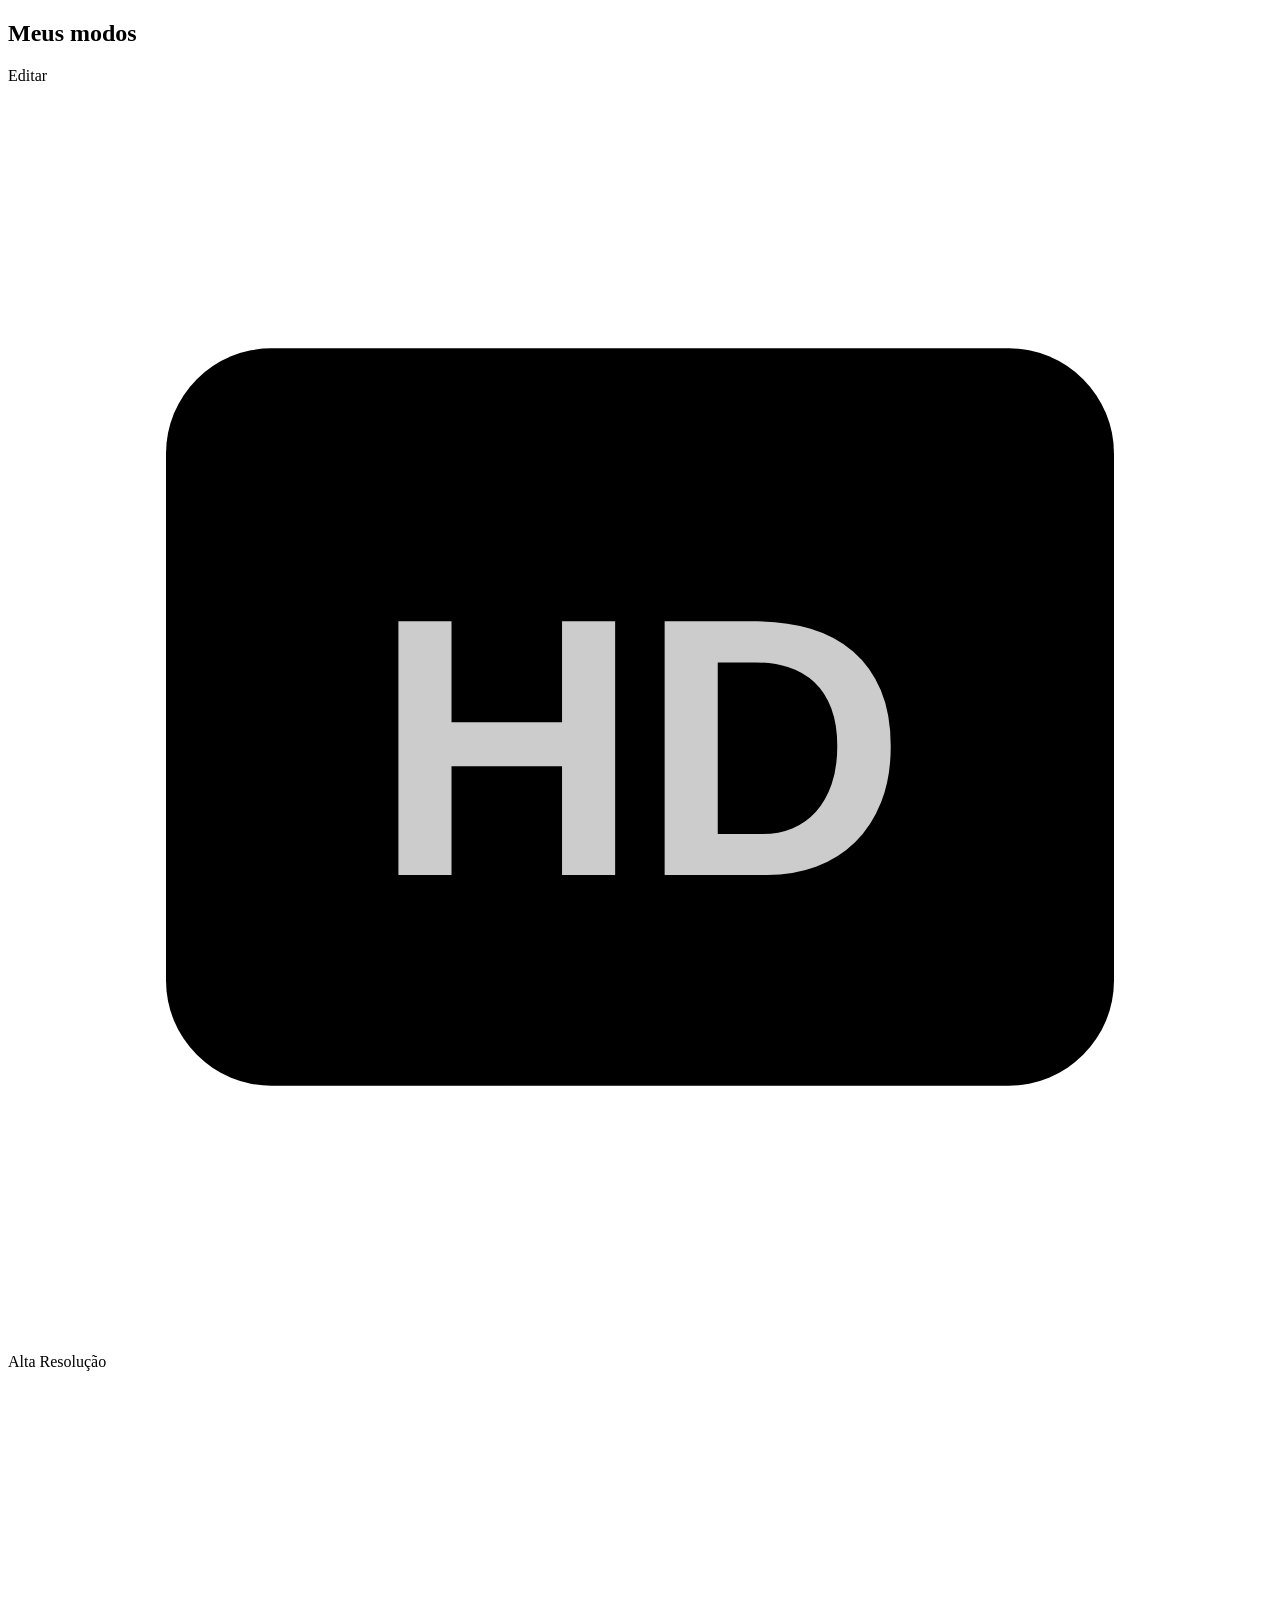
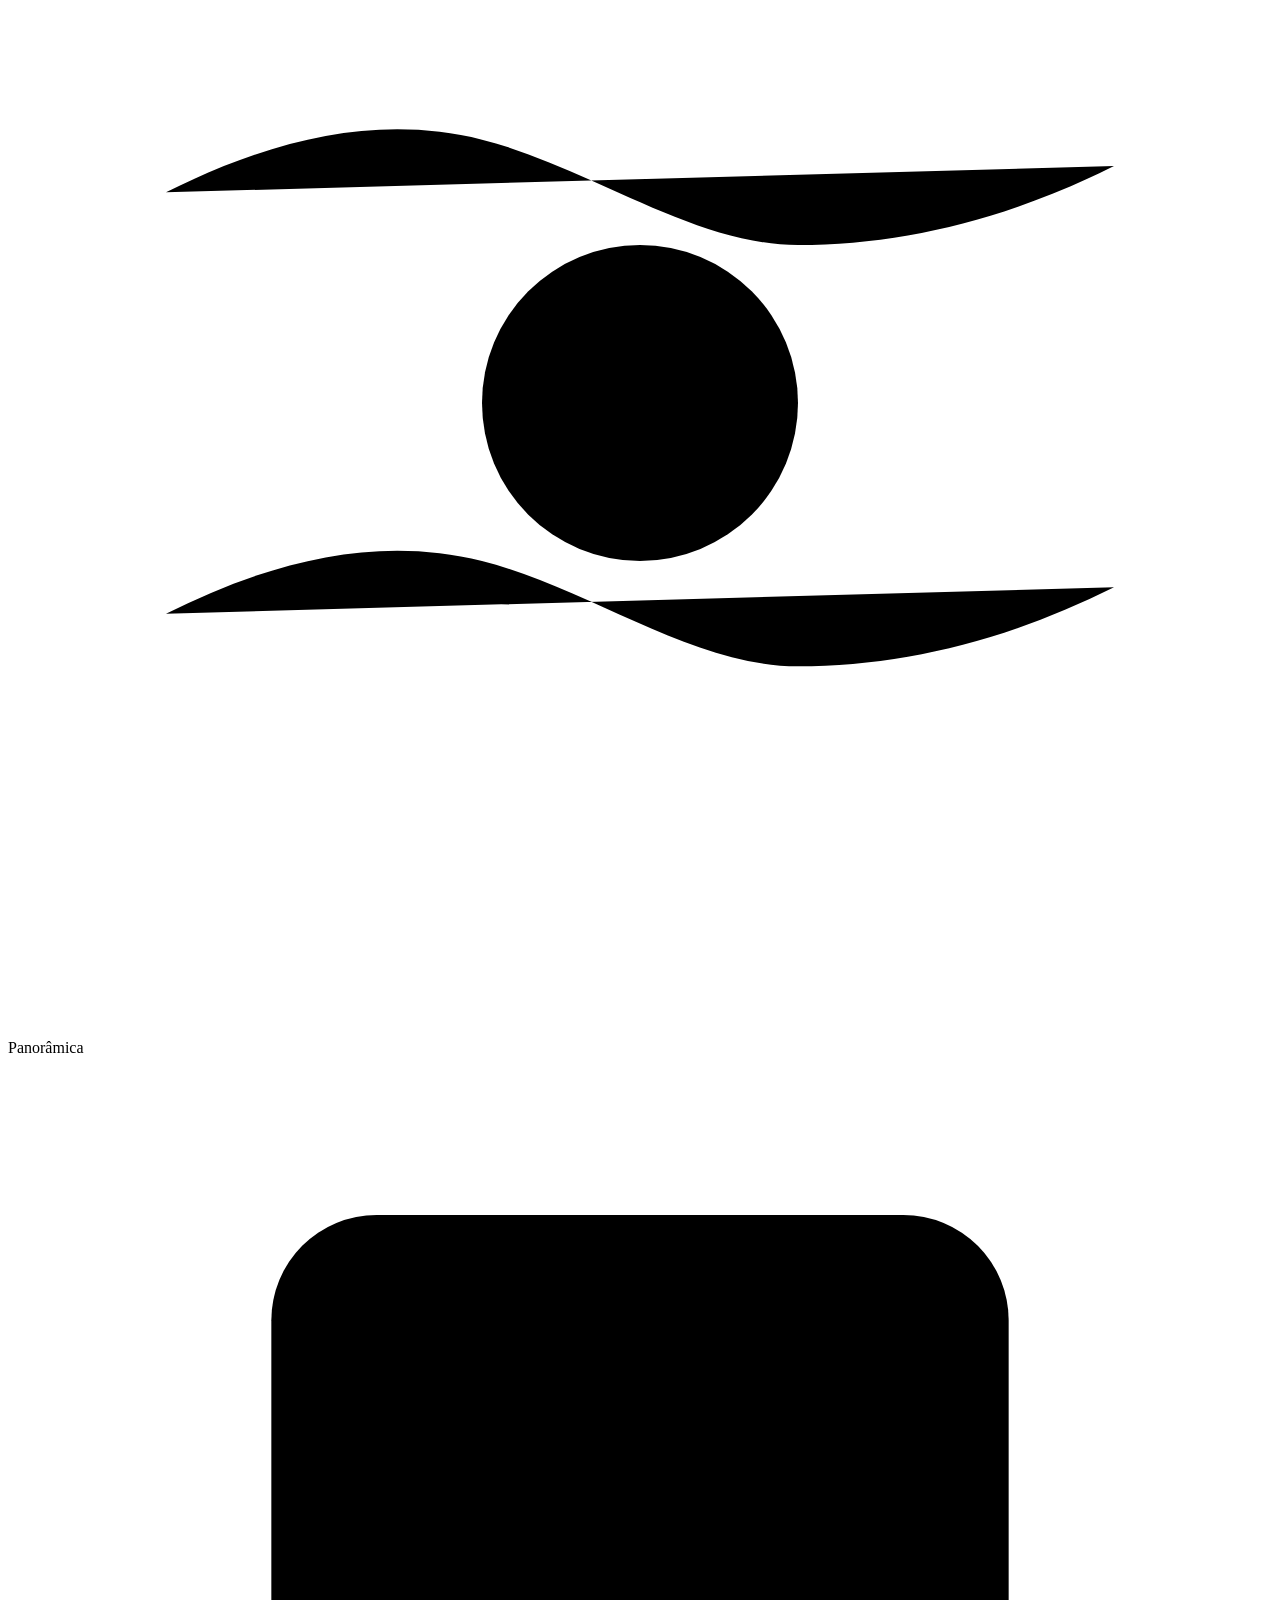
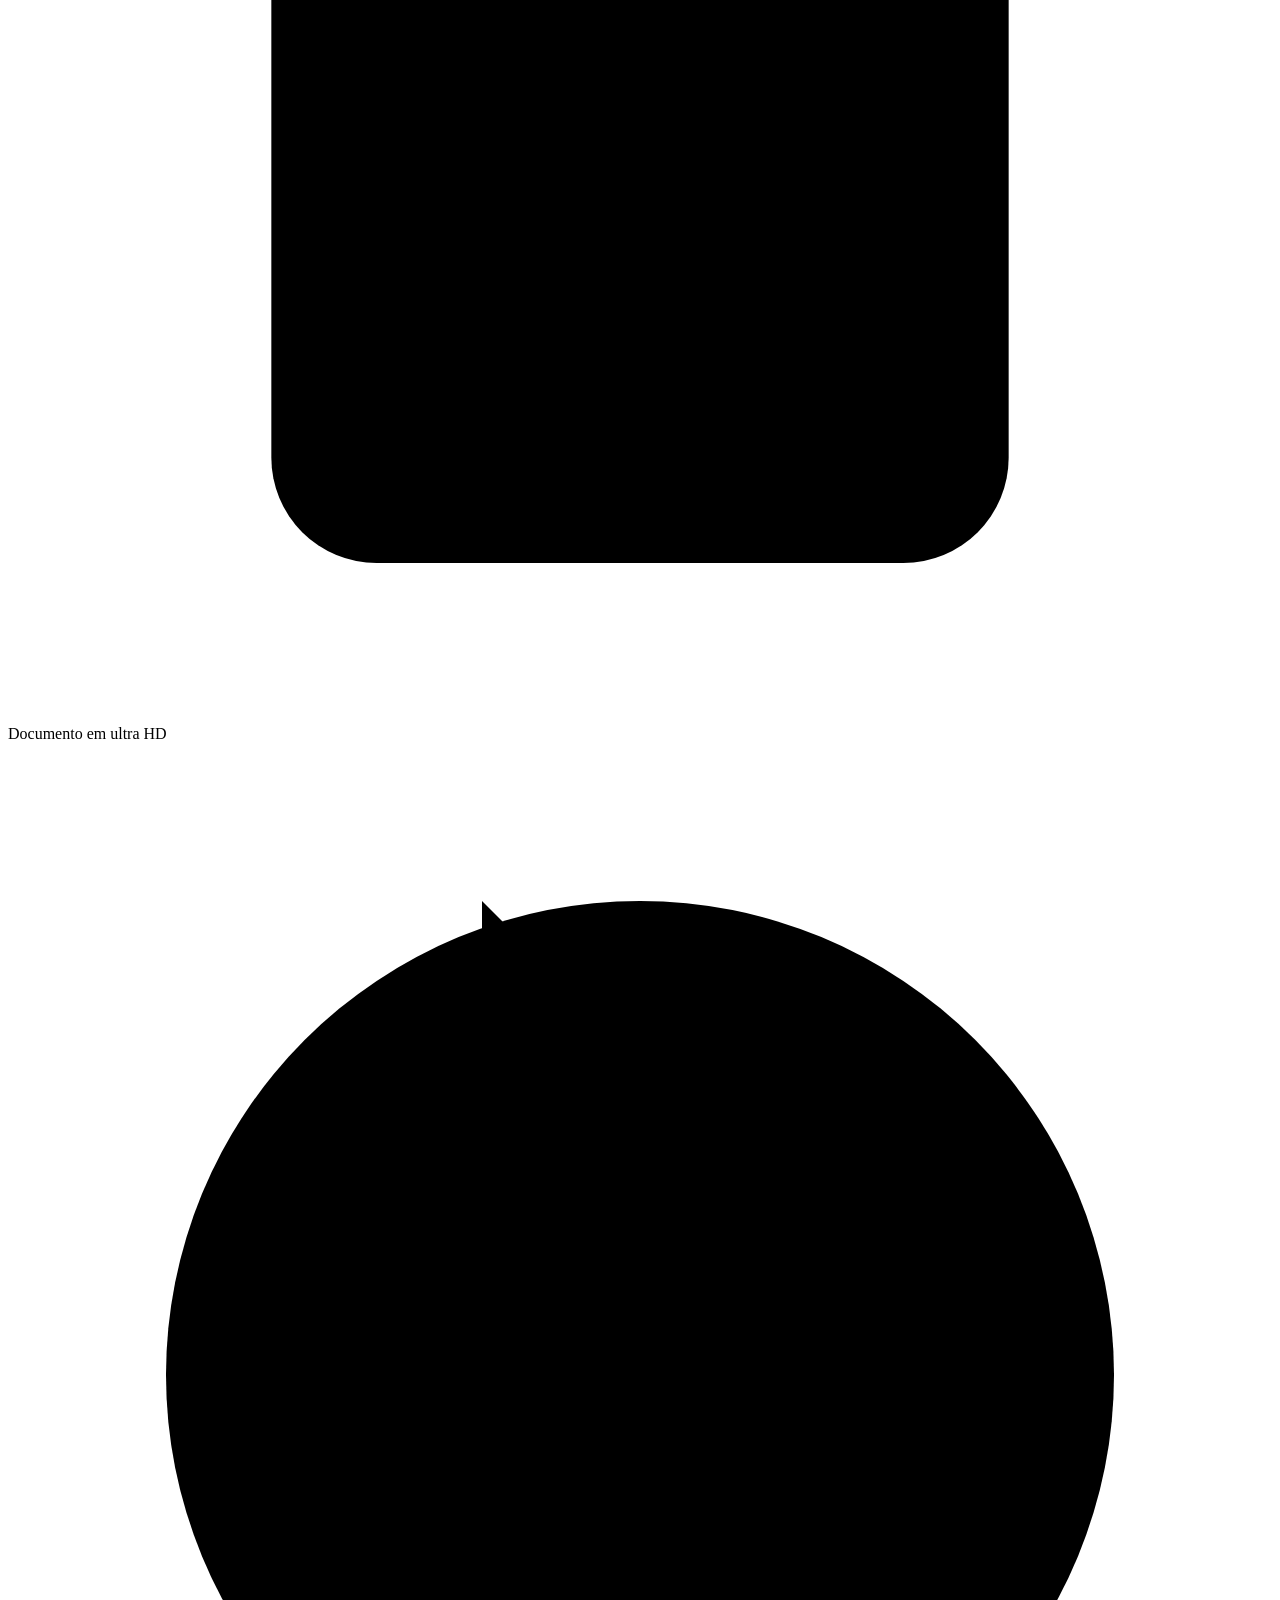
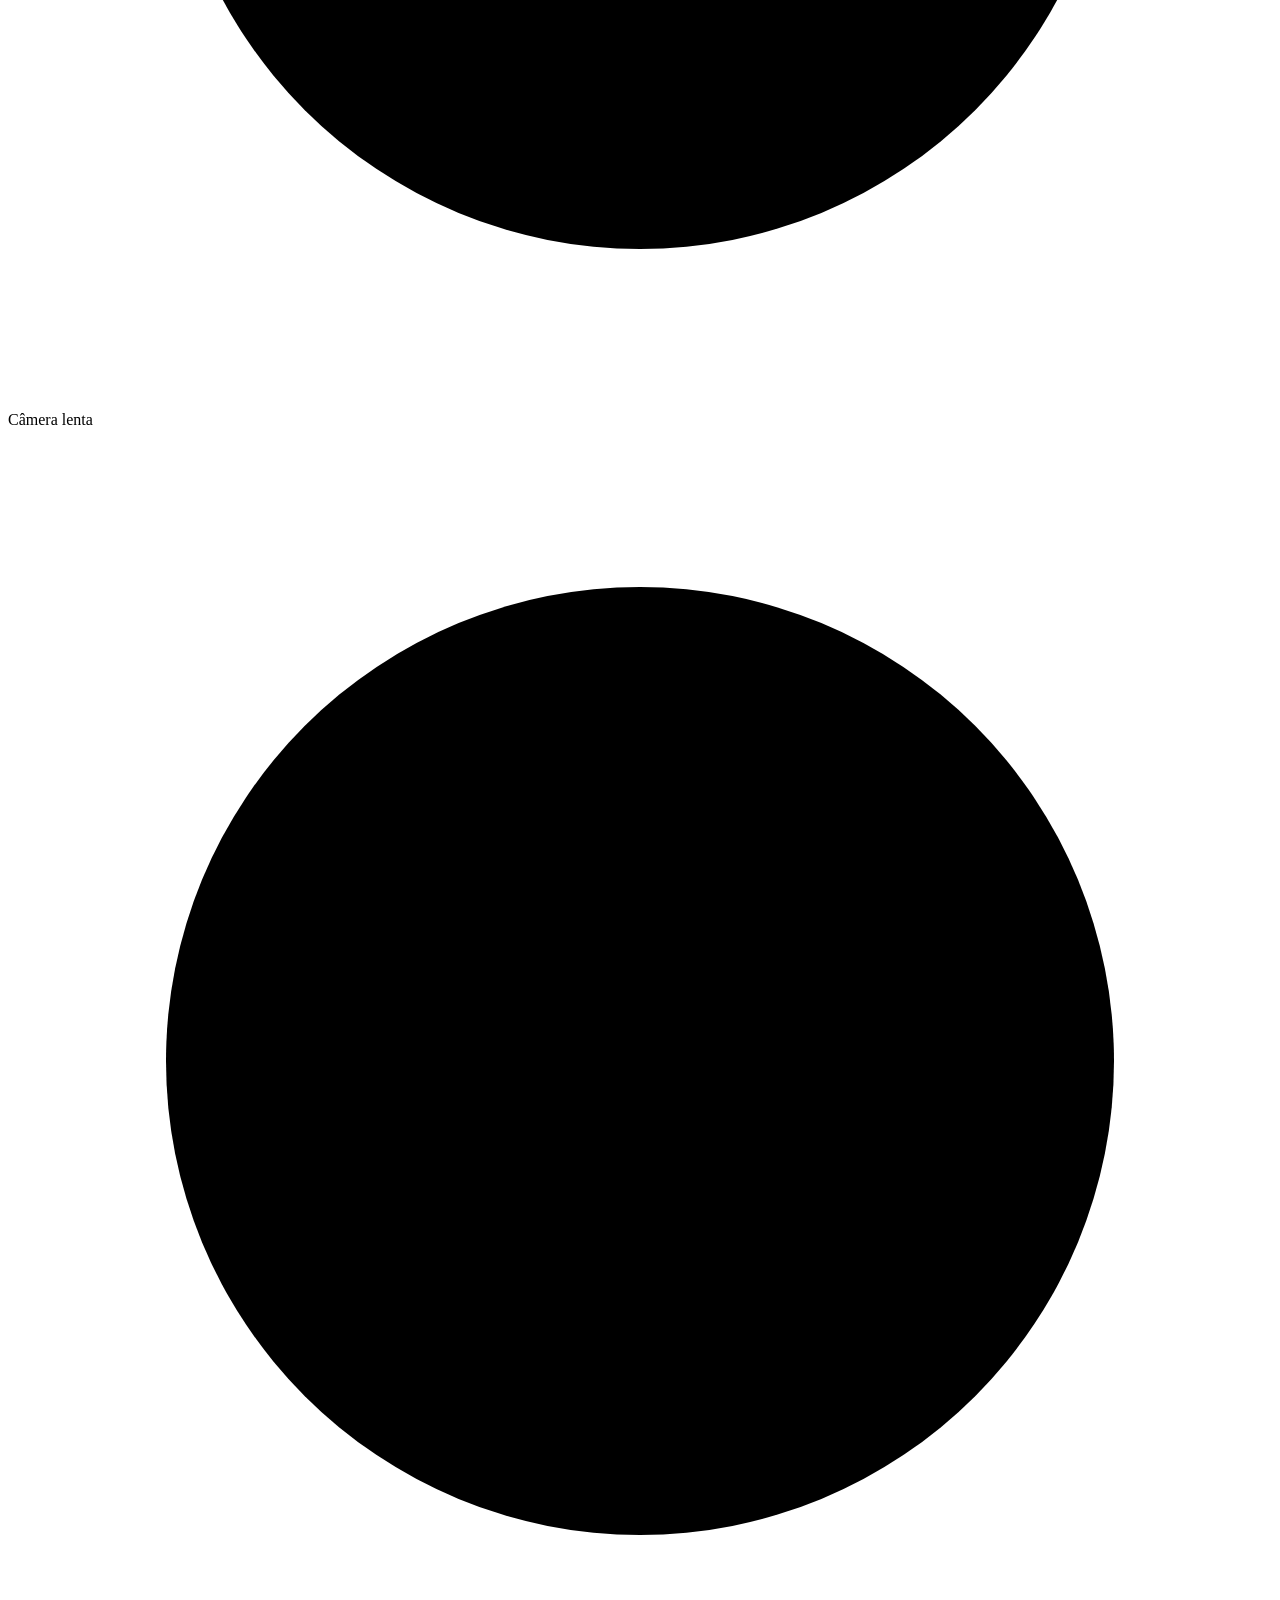
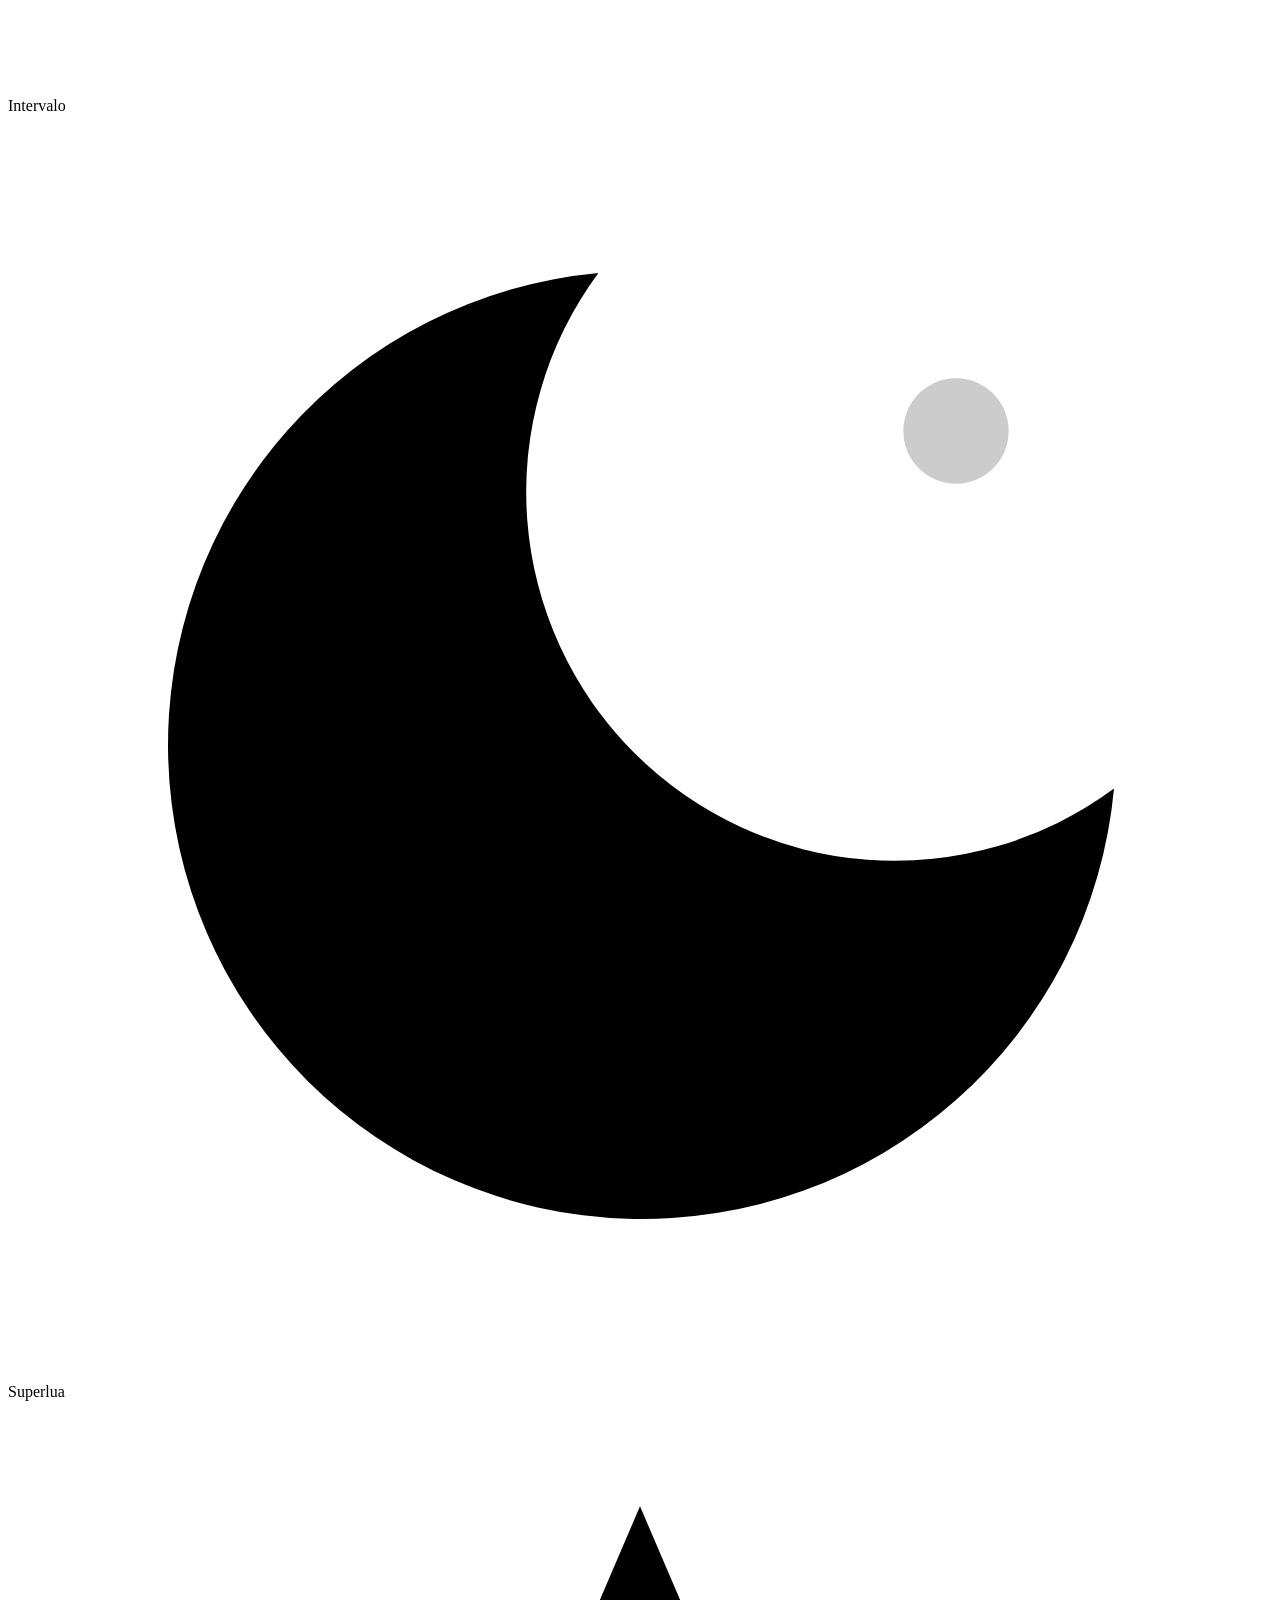
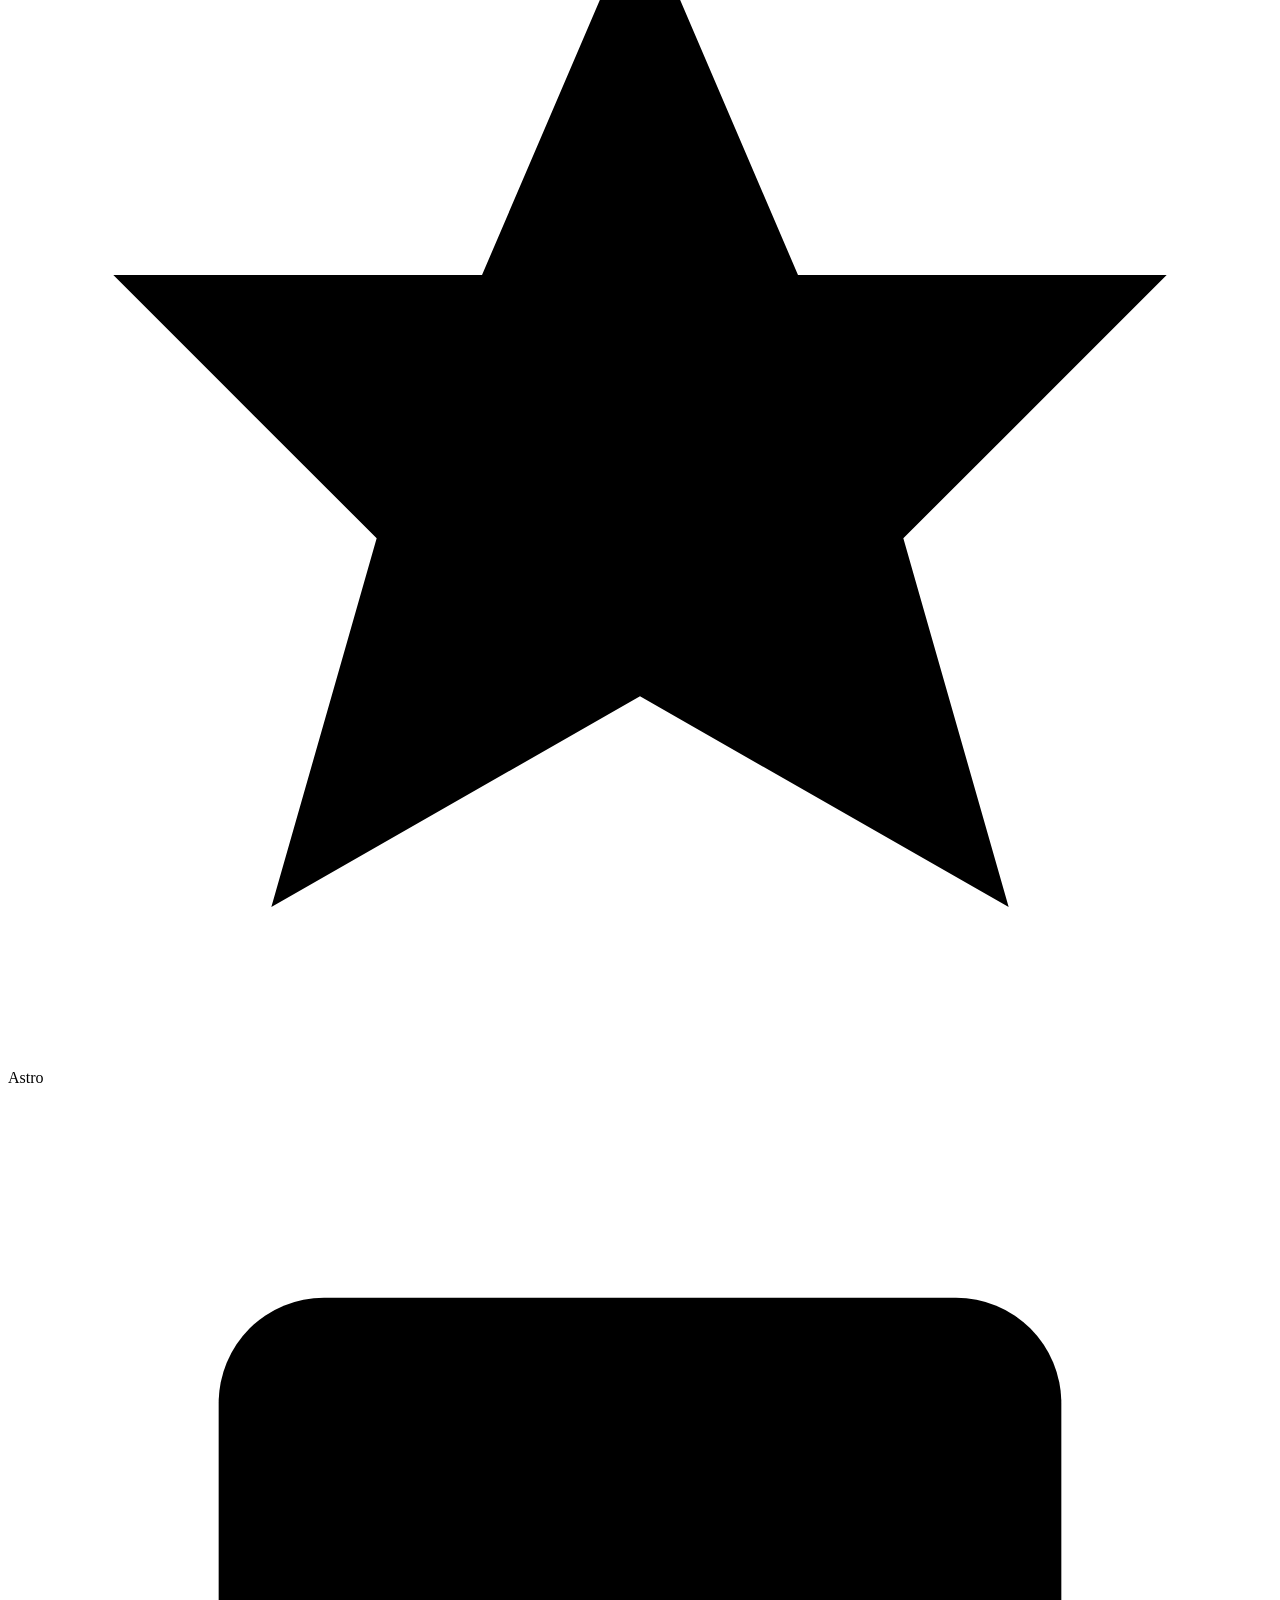
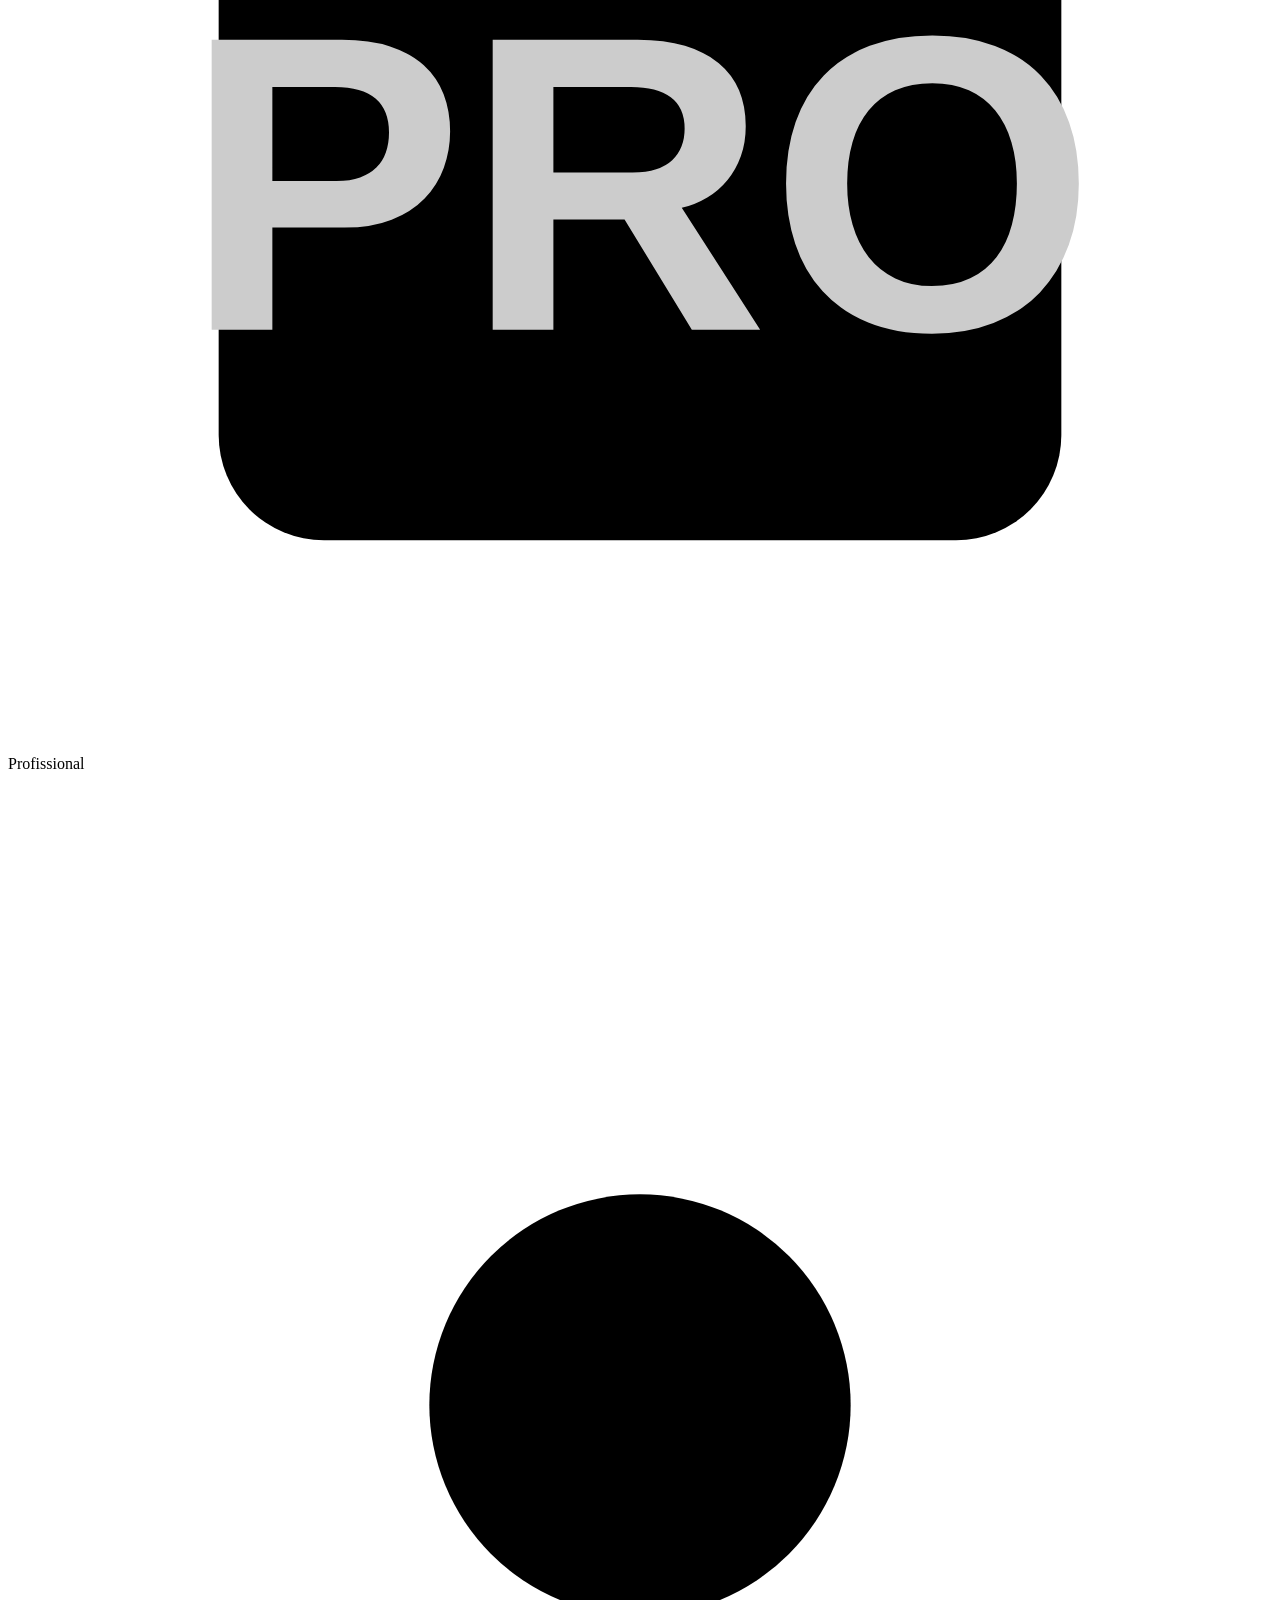
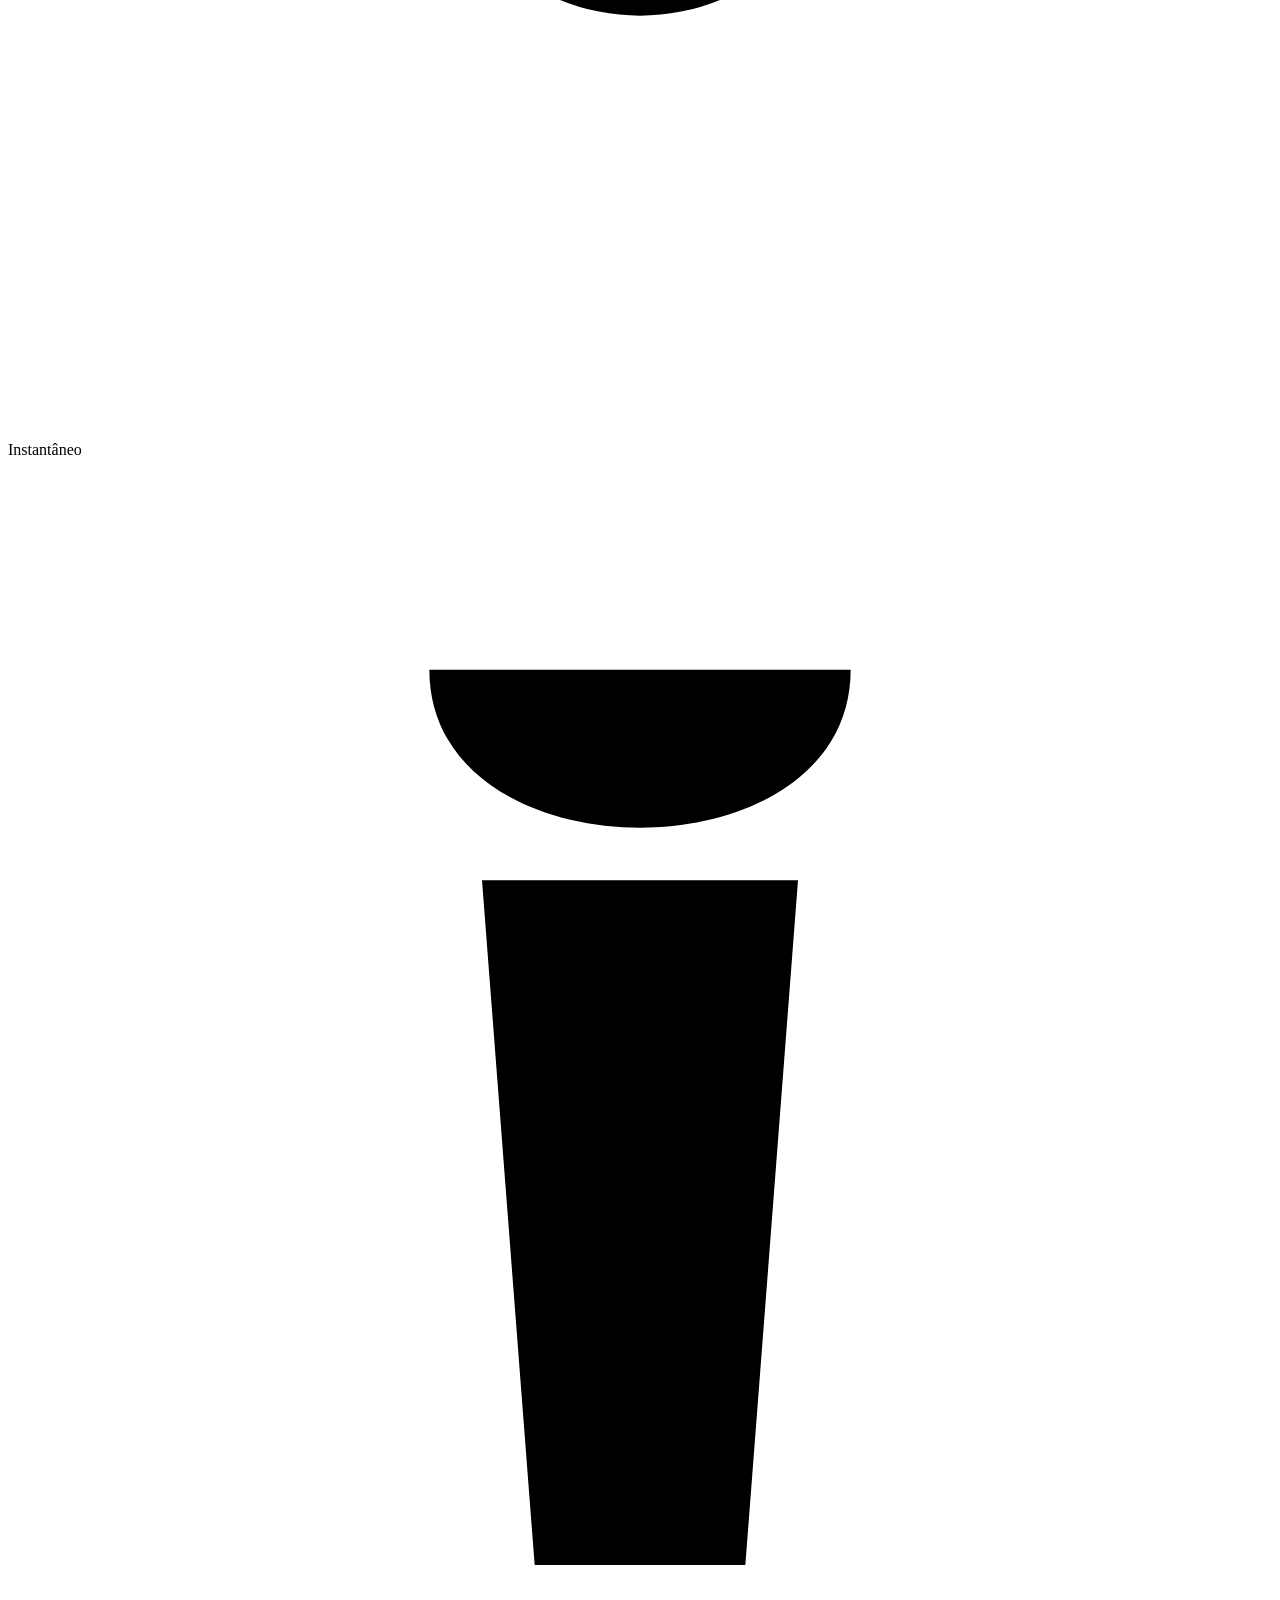
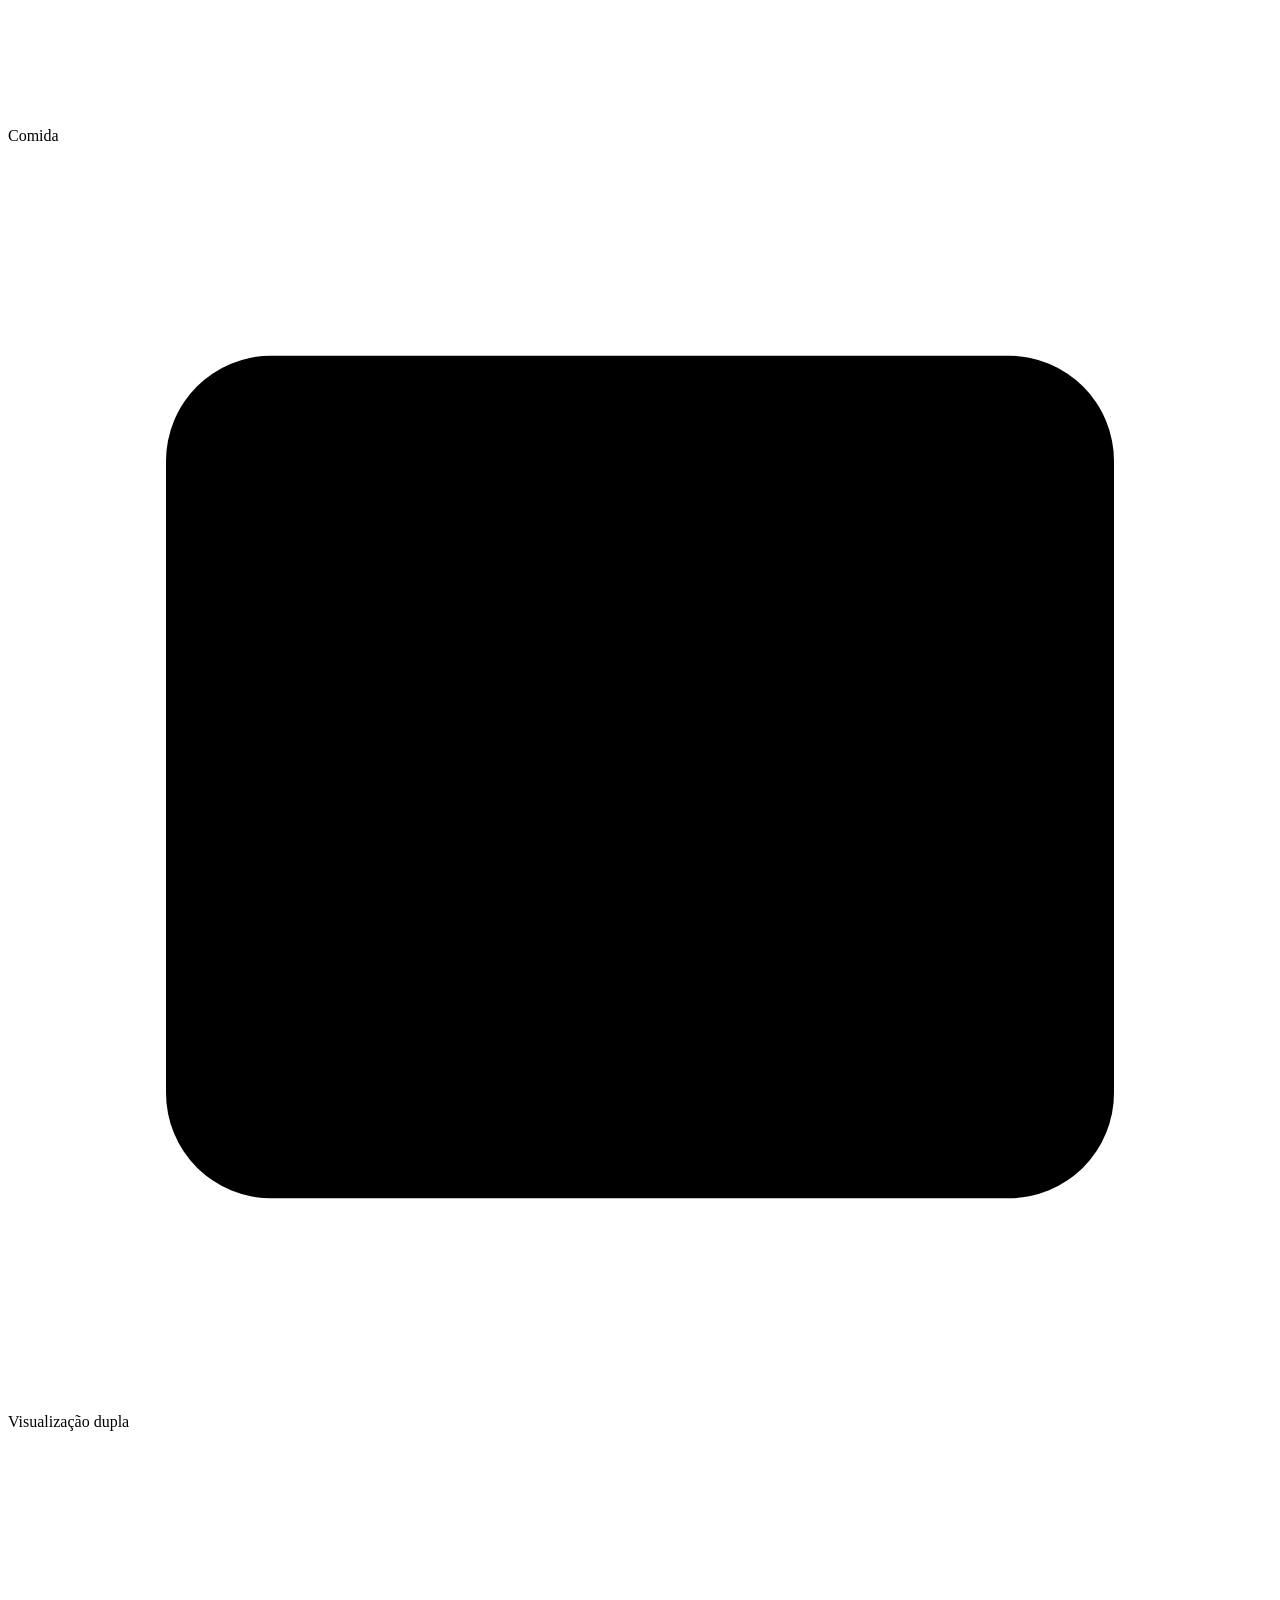
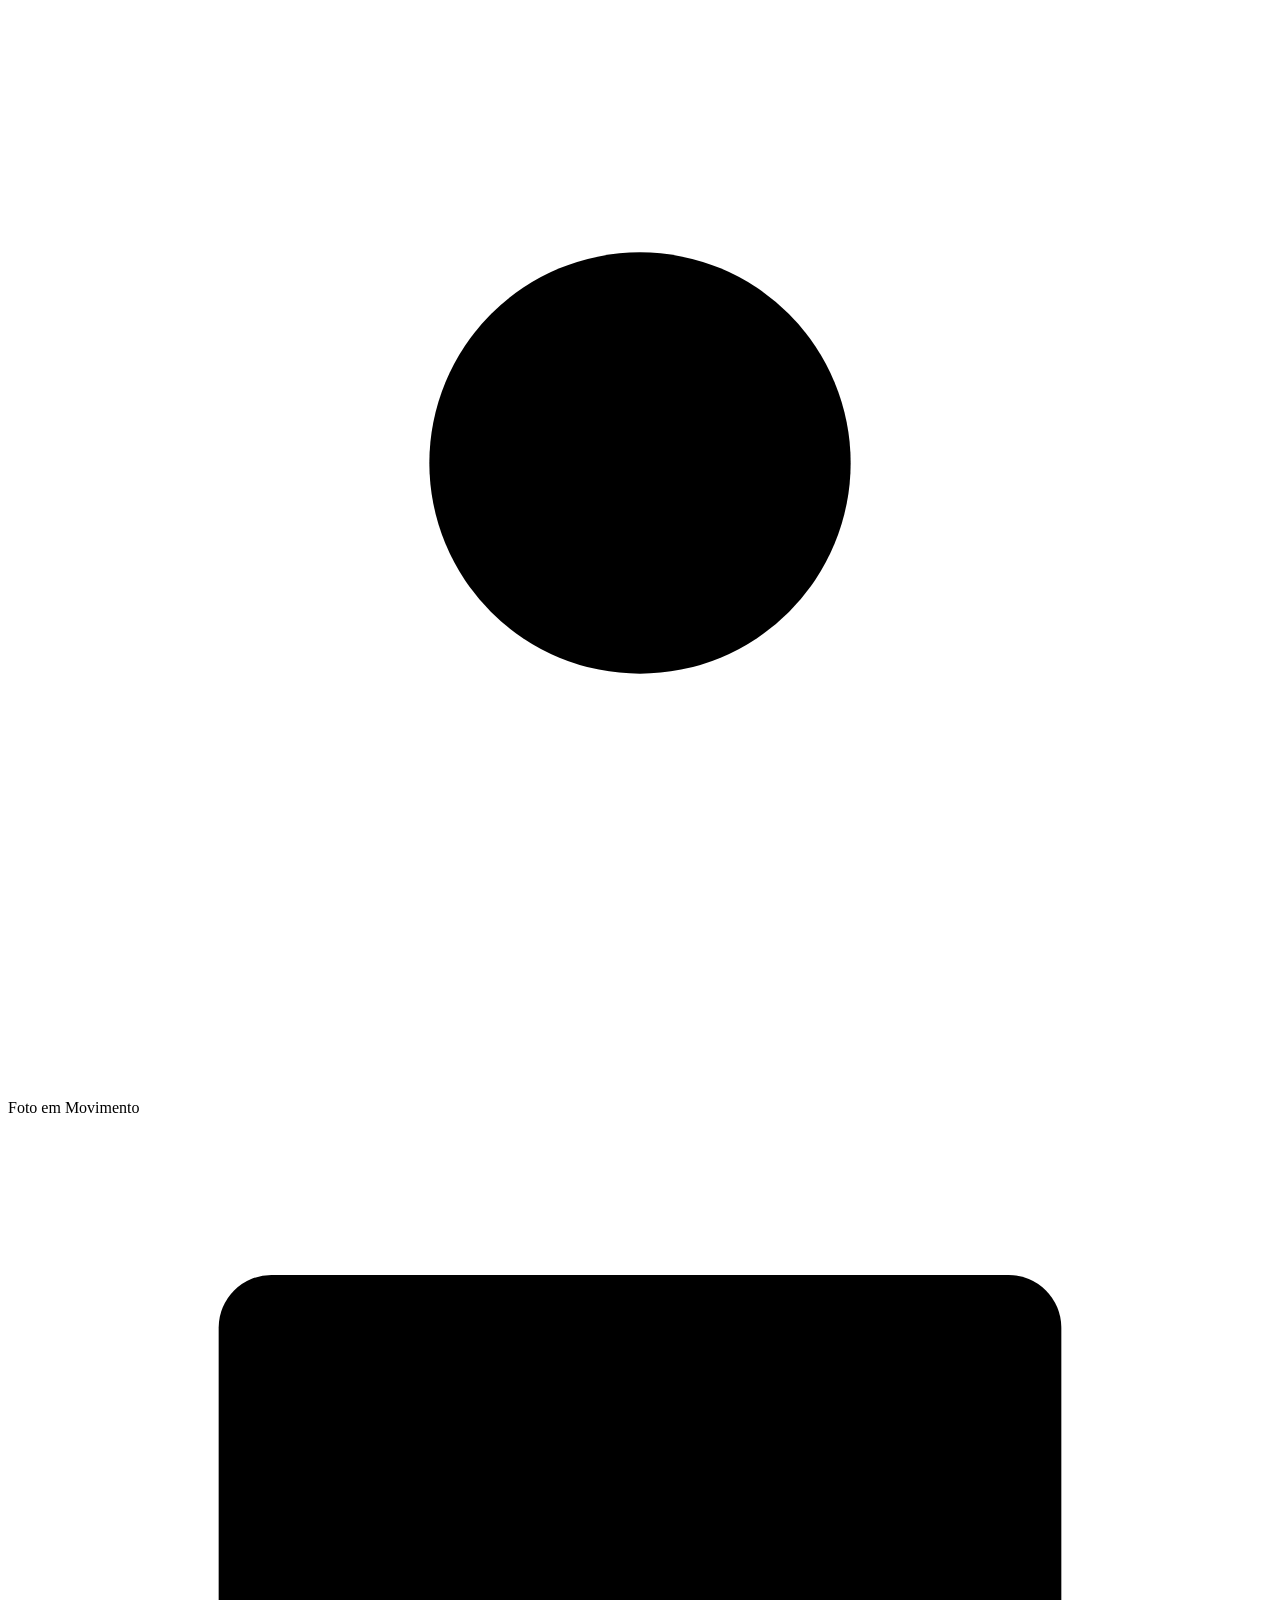
==== src/page02/index.html @ fa6d13bd "feat: adciona page02 com html e css" ====
<!DOCTYPE html>
<html lang="pt-BR">
<head>
  <meta charset="UTF-8">
  <meta name="viewport" content="width=device-width, initial-scale=1.0">
  <title>Meus Modos - Câmera</title>
  <link rel="stylesheet" href="./camera-modes.css">
  <link href="https://fonts.googleapis.com/css2?family=Noto+Sans:wght@400;500;600;700&display=swap" rel="stylesheet">
</head>
<body>
<div class="phone">

  <div class="top-bar">
    <h2>Meus modos</h2>
    <span class="edit-btn">Editar</span>
  </div>

  <div class="grid-area">
    <div class="modes-grid">

      <div class="mode-item">
        <div class="mode-icon">
          <svg viewBox="0 0 24 24"><rect x="3" y="5" width="18" height="14" rx="2"/><text x="12" y="15" text-anchor="middle" font-size="7" stroke="none" fill="#ccc" font-family="sans-serif" font-weight="bold">HD</text></svg>
        </div>
        <span class="mode-label">Alta Resolução</span>
      </div>

      <div class="mode-item">
        <div class="mode-icon">
          <svg viewBox="0 0 24 24"><path d="M3 8c2-1 4-1.5 6-1s4 2 6 2 4-.5 6-1.5"/><path d="M3 16c2-1 4-1.5 6-1s4 2 6 2 4-.5 6-1.5"/><circle cx="12" cy="12" r="3"/></svg>
        </div>
        <span class="mode-label">Panorâmica</span>
      </div>

      <div class="mode-item">
        <div class="mode-icon">
          <svg viewBox="0 0 24 24"><rect x="5" y="3" width="14" height="18" rx="2"/><line x1="8" y1="8" x2="16" y2="8"/><line x1="8" y1="12" x2="16" y2="12"/><line x1="8" y1="16" x2="12" y2="16"/></svg>
        </div>
        <span class="mode-label">Documento em ultra HD</span>
      </div>

      <div class="mode-item">
        <div class="mode-icon">
          <svg viewBox="0 0 24 24"><circle cx="12" cy="12" r="9"/><path d="M12 7v5l3 3"/><path d="M9 3l3 3-3 3" stroke-width="1.5"/></svg>
        </div>
        <span class="mode-label">Câmera lenta</span>
      </div>

      <div class="mode-item">
        <div class="mode-icon">
          <svg viewBox="0 0 24 24"><circle cx="12" cy="12" r="9"/><path d="M12 7v5l-3 3"/></svg>
        </div>
        <span class="mode-label">Intervalo</span>
      </div>

      <div class="mode-item">
        <div class="mode-icon">
          <svg viewBox="0 0 24 24"><path d="M21 12.79A9 9 0 1 1 11.21 3a7 7 0 0 0 9.79 9.79z"/><circle cx="18" cy="6" r="1" fill="#ccc" stroke="none"/></svg>
        </div>
        <span class="mode-label">Superlua</span>
      </div>

      <div class="mode-item">
        <div class="mode-icon">
          <svg viewBox="0 0 24 24"><polygon points="12,2 15,9 22,9 17,14 19,21 12,17 5,21 7,14 2,9 9,9"/></svg>
        </div>
        <span class="mode-label">Astro</span>
      </div>

      <div class="mode-item">
        <div class="mode-icon">
          <svg viewBox="0 0 24 24"><rect x="4" y="4" width="16" height="16" rx="2"/><text x="12" y="16" text-anchor="middle" font-size="8" stroke="none" fill="#ccc" font-family="sans-serif" font-weight="bold">PRO</text></svg>
        </div>
        <span class="mode-label">Profissional</span>
      </div>

      <div class="mode-item">
        <div class="mode-icon">
          <svg viewBox="0 0 24 24"><circle cx="12" cy="12" r="4"/><path d="M16 8l4-4M8 8L4 4M16 16l4 4M8 16l-4 4"/></svg>
        </div>
        <span class="mode-label">Instantâneo</span>
      </div>

      <div class="mode-item">
        <div class="mode-icon">
          <svg viewBox="0 0 24 24"><path d="M12 2v4M8 4c0 4 8 4 8 0M9 8h6l-1 13H10L9 8z"/></svg>
        </div>
        <span class="mode-label">Comida</span>
      </div>

      <div class="mode-item">
        <div class="mode-icon">
          <svg viewBox="0 0 24 24"><rect x="3" y="4" width="18" height="16" rx="2"/><line x1="12" y1="4" x2="12" y2="20"/></svg>
        </div>
        <span class="mode-label">Visualização dupla</span>
      </div>

      <div class="mode-item">
        <div class="mode-icon">
          <svg viewBox="0 0 24 24"><circle cx="12" cy="12" r="4"/><path d="M16 8l2-2M8 8l-2-2M16 16l2 2M8 16l-2 2"/><path d="M20 12h2M2 12h2"/></svg>
        </div>
        <span class="mode-label">Foto em Movimento</span>
      </div>

      <div class="mode-item">
        <div class="mode-icon">
          <svg viewBox="0 0 24 24"><rect x="4" y="3" width="16" height="18" rx="1"/><line x1="8" y1="8" x2="16" y2="8"/><line x1="8" y1="12" x2="16" y2="12"/><line x1="8" y1="16" x2="12" y2="16"/></svg>
        </div>
        <div class="badge">
          <svg viewBox="0 0 24 24" fill="none" stroke="#ccc" stroke-width="2.5"><path d="M12 2l3 7h7l-5.5 4 2 7L12 16l-6.5 4 2-7L2 9h7z"/></svg>
        </div>
        <span class="mode-label">Estudo</span>
      </div>

    </div>
  </div>

  <div class="bottom-tabs">
    <span class="tab">Estudo</span>
    <span class="tab">Noite</span>
    <span class="tab">Foto</span>
    <span class="tab">Vídeo</span>
    <span class="tab">Retrato</span>
    <span class="tab active">Mais</span>
  </div>

  <div class="nav-bar">
    <svg viewBox="0 0 24 24"><line x1="3" y1="6" x2="21" y2="6"/><line x1="3" y1="12" x2="21" y2="12"/><line x1="3" y1="18" x2="21" y2="18"/></svg>
    <svg viewBox="0 0 24 24"><circle cx="12" cy="12" r="9"/></svg>
    <svg viewBox="0 0 24 24"><polyline points="15 18 9 12 15 6"/></svg>
  </div>

</div>
</body>
</html>
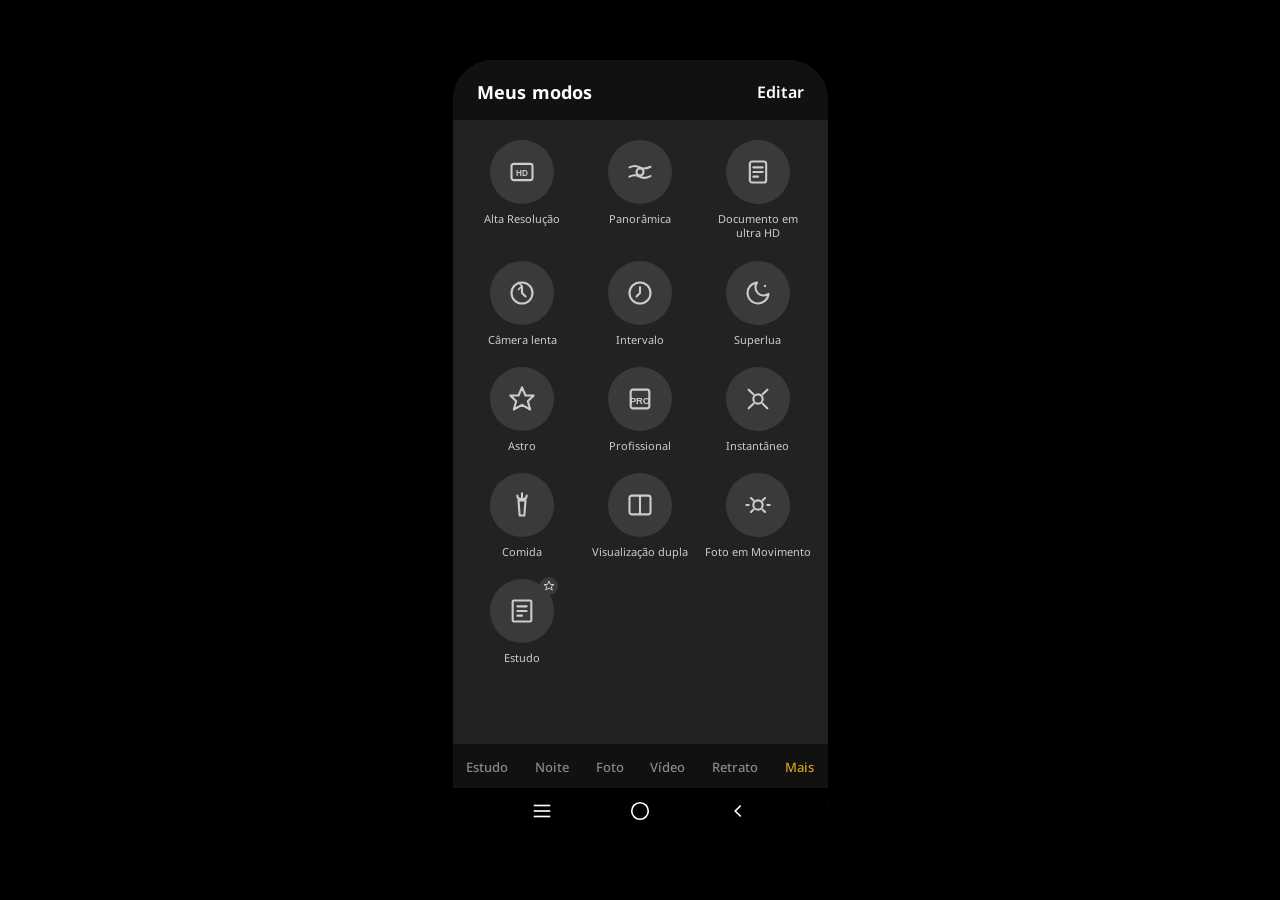
==== commit 6a039000: "feat: Ajeitando alguns erros de CSS" ====
--- a/src/page02/index.html
+++ b/src/page02/index.html
@@ -4,7 +4,7 @@
   <meta charset="UTF-8">
   <meta name="viewport" content="width=device-width, initial-scale=1.0">
   <title>Meus Modos - Câmera</title>
-  <link rel="stylesheet" href="./camera-modes.css">
+  <link rel="stylesheet" href="../page02/style.css">
   <link href="https://fonts.googleapis.com/css2?family=Noto+Sans:wght@400;500;600;700&display=swap" rel="stylesheet">
 </head>
 <body>
--- a/src/page02/style.css
+++ b/src/page02/style.css
@@ -0,0 +1,169 @@
+@import url('https://fonts.googleapis.com/css2?family=Noto+Sans:wght@400;500;600;700&display=swap');
+
+* {
+  margin: 0;
+  padding: 0;
+  box-sizing: border-box;
+}
+
+body {
+  background: #000;
+  display: flex;
+  justify-content: center;
+  align-items: center;
+  min-height: 100vh;
+  font-family: 'Noto Sans', sans-serif;
+}
+
+/* ── Wrapper principal ── */
+.phone {
+  width: 375px;
+  height: 780px;
+  background: #1a1a1a;
+  border-radius: 40px;
+  overflow: hidden;
+  position: relative;
+  display: flex;
+  flex-direction: column;
+  box-shadow: 0 0 80px rgba(0, 0, 0, 0.8);
+}
+
+/* ── Header ── */
+.top-bar {
+  display: flex;
+  justify-content: space-between;
+  align-items: center;
+  padding: 20px 24px 16px;
+  background: #111;
+}
+
+.top-bar h2 {
+  color: #fff;
+  font-size: 18px;
+  font-weight: 700;
+  letter-spacing: 0.2px;
+}
+
+.top-bar .edit-btn {
+  color: #fff;
+  font-size: 16px;
+  font-weight: 600;
+  cursor: pointer;
+}
+
+/* ── Grade de modos ── */
+.grid-area {
+  flex: 1;
+  background: #222;
+  padding: 20px 16px 10px;
+  overflow-y: auto;
+}
+
+.modes-grid {
+  display: grid;
+  grid-template-columns: repeat(3, 1fr);
+  gap: 20px 10px;
+}
+
+.mode-item {
+  display: flex;
+  flex-direction: column;
+  align-items: center;
+  gap: 8px;
+  cursor: pointer;
+  position: relative;
+}
+
+/* ── Círculo do ícone ── */
+.mode-icon {
+  width: 64px;
+  height: 64px;
+  background: #3a3a3a;
+  border-radius: 50%;
+  display: flex;
+  align-items: center;
+  justify-content: center;
+  transition: background 0.15s;
+}
+
+.mode-item:active .mode-icon {
+  background: #4a4a4a;
+}
+
+.mode-icon svg {
+  width: 28px;
+  height: 28px;
+  fill: none;
+  stroke: #ccc;
+  stroke-width: 1.8;
+  stroke-linecap: round;
+  stroke-linejoin: round;
+}
+
+/* ── Label ── */
+.mode-label {
+  color: #ccc;
+  font-size: 11px;
+  text-align: center;
+  line-height: 1.3;
+  font-weight: 400;
+}
+
+/* ── Badge (estrela no Estudo) ── */
+.badge {
+  position: absolute;
+  top: -2px;
+  right: 18px;
+  width: 18px;
+  height: 18px;
+  background: #3a3a3a;
+  border-radius: 50%;
+  display: flex;
+  align-items: center;
+  justify-content: center;
+}
+
+.badge svg {
+  width: 12px;
+  height: 12px;
+  stroke: #ccc;
+  stroke-width: 2;
+}
+
+/* ── Abas inferiores ── */
+.bottom-tabs {
+  background: #111;
+  padding: 12px 0 10px;
+  display: flex;
+  justify-content: space-around;
+  align-items: center;
+}
+
+.tab {
+  color: #888;
+  font-size: 13px;
+  font-weight: 500;
+  cursor: pointer;
+  padding: 2px 4px;
+}
+
+.tab.active {
+  color: #d4a017;
+}
+
+/* ── Navegação do sistema ── */
+.nav-bar {
+  background: #000;
+  display: flex;
+  justify-content: space-around;
+  align-items: center;
+  padding: 12px 40px 18px;
+}
+
+.nav-bar svg {
+  width: 22px;
+  height: 22px;
+  stroke: #fff;
+  stroke-width: 1.8;
+  fill: none;
+}
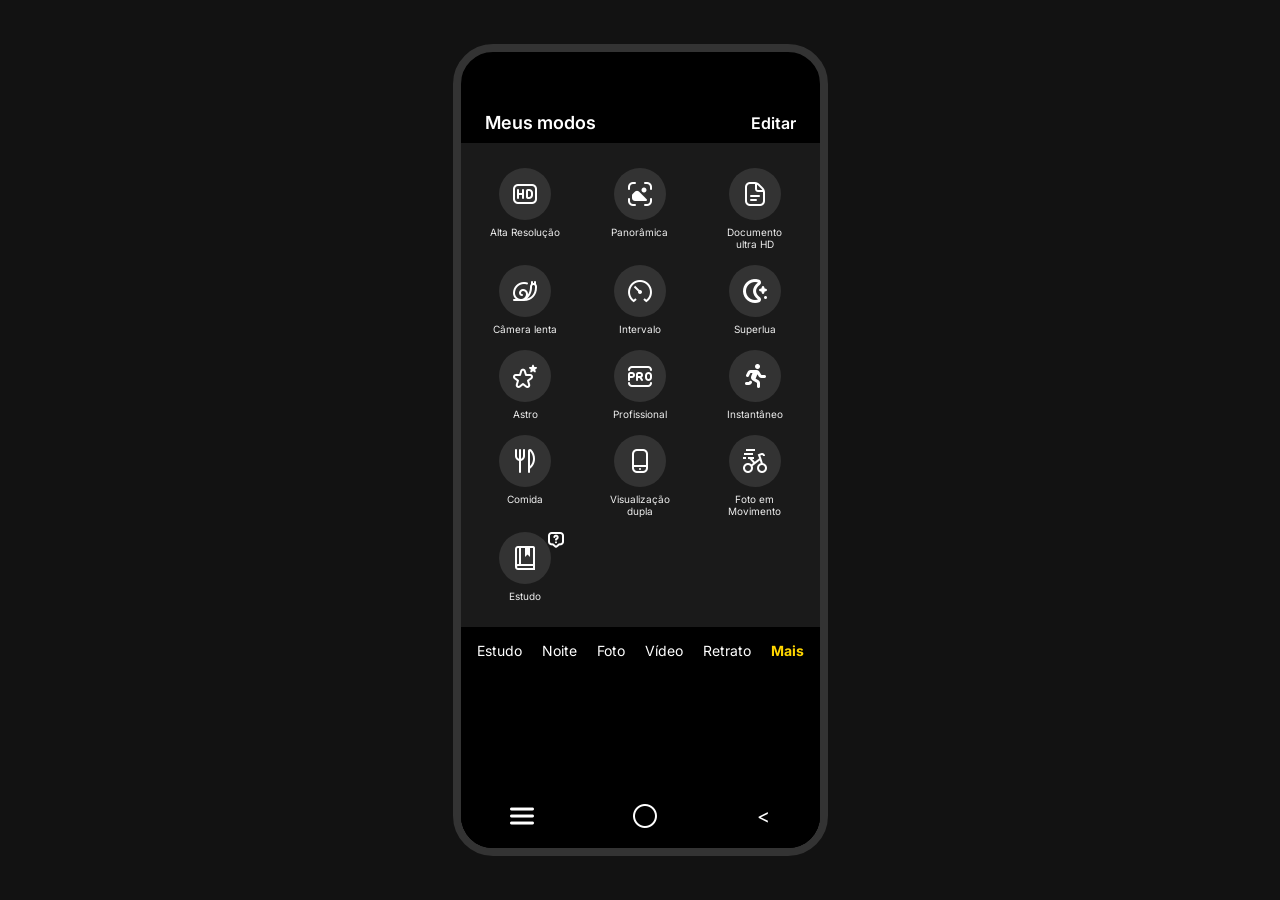
==== commit b07847dc: "feat: Adicionando icons, ajustanto tamanho da tela e css" ====
--- a/src/page02/index.html
+++ b/src/page02/index.html
@@ -1,135 +1,136 @@
 <!DOCTYPE html>
 <html lang="pt-BR">
 <head>
-  <meta charset="UTF-8">
-  <meta name="viewport" content="width=device-width, initial-scale=1.0">
-  <title>Meus Modos - Câmera</title>
-  <link rel="stylesheet" href="../page02/style.css">
-  <link href="https://fonts.googleapis.com/css2?family=Noto+Sans:wght@400;500;600;700&display=swap" rel="stylesheet">
+    <meta charset="UTF-8">
+    <meta name="viewport" content="width=device-width, initial-scale=1.0">
+    <title>Meus Modos - Câmera</title>
+    <link rel="stylesheet" href="style.css">
+    <link href="https://fonts.googleapis.com/css2?family=Inter:wght@400;600;700&display=swap" rel="stylesheet">
 </head>
 <body>
-<div class="phone">
 
-  <div class="top-bar">
-    <h2>Meus modos</h2>
-    <span class="edit-btn">Editar</span>
-  </div>
+<div class="aplicativo-camera">
 
-  <div class="grid-area">
-    <div class="modes-grid">
+    <header class="barra-superior">
+        <h2>Meus modos</h2>
+        <span class="botao-editar">Editar</span>
+    </header>
 
-      <div class="mode-item">
-        <div class="mode-icon">
-          <svg viewBox="0 0 24 24"><rect x="3" y="5" width="18" height="14" rx="2"/><text x="12" y="15" text-anchor="middle" font-size="7" stroke="none" fill="#ccc" font-family="sans-serif" font-weight="bold">HD</text></svg>
+    <main class="area-principal">
+        <div class="grade-modos">
+            
+            <div class="item-modo">
+                <div class="icone-modo">
+                    <img src="../img/alta-definicao.png" alt="Modo Alta Definição" class="icone-imagem">
+                </div>
+                <span class="nome-modo">Alta Resolução</span>
+            </div>
+
+            <div class="item-modo">
+                <div class="icone-modo">
+                    <img src="../img/modo-paisagem.png" alt="Modo Panorâmica" class="icone-imagem">
+                </div>
+                <span class="nome-modo">Panorâmica</span>
+            </div>
+
+            <div class="item-modo">
+                <div class="icone-modo">
+                    <img src="../img/documento.png" alt="Modo Documento" class="icone-imagem">
+                </div>
+                <span class="nome-modo">Documento ultra HD</span>
+            </div>
+
+            <div class="item-modo">
+                <div class="icone-modo">
+                    <img src="../img/lesma.png" alt="Modo Câmera Lenta" class="icone-imagem">
+                </div>
+                <span class="nome-modo">Câmera lenta</span>
+            </div>
+
+            <div class="item-modo">
+                <div class="icone-modo">
+                    <img src="../img/tacometro-lento.png" alt="Modo Intervalo" class="icone-imagem">
+                </div>
+                <span class="nome-modo">Intervalo</span>
+            </div>
+
+            <div class="item-modo">
+                <div class="icone-modo">
+                    <img src="../img/estrelas-da-lua.png" alt="Modo Super Lua" class="icone-imagem">
+                </div>
+                <span class="nome-modo">Superlua</span>
+            </div>
+
+            <div class="item-modo">
+                <div class="icone-modo">
+                    <img src="../img/estrelas.png" alt="Modo Astro" class="icone-imagem">
+                </div>
+                <span class="nome-modo">Astro</span>
+            </div>
+
+            <div class="item-modo">
+                <div class="icone-modo">
+                    <img src="../img/retangulo-profissional.png" alt="Modo Profissional" class="icone-imagem">
+                </div>
+                <span class="nome-modo">Profissional</span>
+            </div>
+
+            <div class="item-modo">
+                <div class="icone-modo">
+                    <img src="../img/corrida.png" alt="Modo Instantâneo" class="icone-imagem">
+                </div>
+                <span class="nome-modo">Instantâneo</span>
+            </div>
+
+            <div class="item-modo">
+                <div class="icone-modo">
+                    <img src="../img/utensilios.png" alt="Modo Comida class=" class="icone-imagem">
+                </div>
+                <span class="nome-modo">Comida</span>
+            </div>
+
+            <div class="item-modo">
+                <div class="icone-modo">
+                    <img src="../img/smartphone.png" alt="Modo Visualização Dupla" class="icone-imagem">
+                </div>
+                <span class="nome-modo">Visualização dupla</span>
+            </div>
+
+            <div class="item-modo">
+                <div class="icone-modo">
+                    <img src="../img/bicicleta-em-movimento.png" alt="Modo Foto em movimento" class="icone-imagem">
+                </div>
+                <span class="nome-modo">Foto em Movimento</span>
+            </div>
+
+            <div class="item-modo">
+                <div class="icone-modo">
+                    <img src="../img/marcador-de-livro.png" alt="Modo Estudo" class="icone-imagem">
+                </div>
+                <img src="../img/pergunta-da-mensagem.png" alt="Saiba Mais" class="saiba-mais">
+                <span class="nome-modo">Estudo</span>
+            </div>
         </div>
-        <span class="mode-label">Alta Resolução</span>
-      </div>
+    </main>
 
-      <div class="mode-item">
-        <div class="mode-icon">
-          <svg viewBox="0 0 24 24"><path d="M3 8c2-1 4-1.5 6-1s4 2 6 2 4-.5 6-1.5"/><path d="M3 16c2-1 4-1.5 6-1s4 2 6 2 4-.5 6-1.5"/><circle cx="12" cy="12" r="3"/></svg>
+    <footer class="rodape">
+        <nav class="abas-inferiores">
+            <span class="aba">Estudo</span>
+            <span class="aba">Noite</span>
+            <span class="aba">Foto</span>
+            <span class="aba">Vídeo</span>
+            <span class="aba">Retrato</span>
+            <span class="aba ativa">Mais</span>
+        </nav>
+
+        <div class="navegacao-sistema">
+            <img src="../img/menu-hamburguer.png" alt="Abas" class="icone-sistema">
+            <img src="../img/circulo.png" alt="Início" class="icone-sistema">
+            <div class="icone-sistema"> < </div>
         </div>
-        <span class="mode-label">Panorâmica</span>
-      </div>
-
-      <div class="mode-item">
-        <div class="mode-icon">
-          <svg viewBox="0 0 24 24"><rect x="5" y="3" width="14" height="18" rx="2"/><line x1="8" y1="8" x2="16" y2="8"/><line x1="8" y1="12" x2="16" y2="12"/><line x1="8" y1="16" x2="12" y2="16"/></svg>
-        </div>
-        <span class="mode-label">Documento em ultra HD</span>
-      </div>
-
-      <div class="mode-item">
-        <div class="mode-icon">
-          <svg viewBox="0 0 24 24"><circle cx="12" cy="12" r="9"/><path d="M12 7v5l3 3"/><path d="M9 3l3 3-3 3" stroke-width="1.5"/></svg>
-        </div>
-        <span class="mode-label">Câmera lenta</span>
-      </div>
-
-      <div class="mode-item">
-        <div class="mode-icon">
-          <svg viewBox="0 0 24 24"><circle cx="12" cy="12" r="9"/><path d="M12 7v5l-3 3"/></svg>
-        </div>
-        <span class="mode-label">Intervalo</span>
-      </div>
-
-      <div class="mode-item">
-        <div class="mode-icon">
-          <svg viewBox="0 0 24 24"><path d="M21 12.79A9 9 0 1 1 11.21 3a7 7 0 0 0 9.79 9.79z"/><circle cx="18" cy="6" r="1" fill="#ccc" stroke="none"/></svg>
-        </div>
-        <span class="mode-label">Superlua</span>
-      </div>
-
-      <div class="mode-item">
-        <div class="mode-icon">
-          <svg viewBox="0 0 24 24"><polygon points="12,2 15,9 22,9 17,14 19,21 12,17 5,21 7,14 2,9 9,9"/></svg>
-        </div>
-        <span class="mode-label">Astro</span>
-      </div>
-
-      <div class="mode-item">
-        <div class="mode-icon">
-          <svg viewBox="0 0 24 24"><rect x="4" y="4" width="16" height="16" rx="2"/><text x="12" y="16" text-anchor="middle" font-size="8" stroke="none" fill="#ccc" font-family="sans-serif" font-weight="bold">PRO</text></svg>
-        </div>
-        <span class="mode-label">Profissional</span>
-      </div>
-
-      <div class="mode-item">
-        <div class="mode-icon">
-          <svg viewBox="0 0 24 24"><circle cx="12" cy="12" r="4"/><path d="M16 8l4-4M8 8L4 4M16 16l4 4M8 16l-4 4"/></svg>
-        </div>
-        <span class="mode-label">Instantâneo</span>
-      </div>
-
-      <div class="mode-item">
-        <div class="mode-icon">
-          <svg viewBox="0 0 24 24"><path d="M12 2v4M8 4c0 4 8 4 8 0M9 8h6l-1 13H10L9 8z"/></svg>
-        </div>
-        <span class="mode-label">Comida</span>
-      </div>
-
-      <div class="mode-item">
-        <div class="mode-icon">
-          <svg viewBox="0 0 24 24"><rect x="3" y="4" width="18" height="16" rx="2"/><line x1="12" y1="4" x2="12" y2="20"/></svg>
-        </div>
-        <span class="mode-label">Visualização dupla</span>
-      </div>
-
-      <div class="mode-item">
-        <div class="mode-icon">
-          <svg viewBox="0 0 24 24"><circle cx="12" cy="12" r="4"/><path d="M16 8l2-2M8 8l-2-2M16 16l2 2M8 16l-2 2"/><path d="M20 12h2M2 12h2"/></svg>
-        </div>
-        <span class="mode-label">Foto em Movimento</span>
-      </div>
-
-      <div class="mode-item">
-        <div class="mode-icon">
-          <svg viewBox="0 0 24 24"><rect x="4" y="3" width="16" height="18" rx="1"/><line x1="8" y1="8" x2="16" y2="8"/><line x1="8" y1="12" x2="16" y2="12"/><line x1="8" y1="16" x2="12" y2="16"/></svg>
-        </div>
-        <div class="badge">
-          <svg viewBox="0 0 24 24" fill="none" stroke="#ccc" stroke-width="2.5"><path d="M12 2l3 7h7l-5.5 4 2 7L12 16l-6.5 4 2-7L2 9h7z"/></svg>
-        </div>
-        <span class="mode-label">Estudo</span>
-      </div>
-
-    </div>
-  </div>
-
-  <div class="bottom-tabs">
-    <span class="tab">Estudo</span>
-    <span class="tab">Noite</span>
-    <span class="tab">Foto</span>
-    <span class="tab">Vídeo</span>
-    <span class="tab">Retrato</span>
-    <span class="tab active">Mais</span>
-  </div>
-
-  <div class="nav-bar">
-    <svg viewBox="0 0 24 24"><line x1="3" y1="6" x2="21" y2="6"/><line x1="3" y1="12" x2="21" y2="12"/><line x1="3" y1="18" x2="21" y2="18"/></svg>
-    <svg viewBox="0 0 24 24"><circle cx="12" cy="12" r="9"/></svg>
-    <svg viewBox="0 0 24 24"><polyline points="15 18 9 12 15 6"/></svg>
-  </div>
+    </footer>
 
 </div>
+
 </body>
-</html>
+</html>
--- a/src/page02/style.css
+++ b/src/page02/style.css
@@ -1,169 +1,145 @@
-@import url('https://fonts.googleapis.com/css2?family=Noto+Sans:wght@400;500;600;700&display=swap');
-
 * {
-  margin: 0;
-  padding: 0;
-  box-sizing: border-box;
+    margin: 0;
+    padding: 0;
+    box-sizing: border-box;
+    font-family: 'Inter', sans-serif;
 }
 
 body {
-  background: #000;
-  display: flex;
-  justify-content: center;
-  align-items: center;
-  min-height: 100vh;
-  font-family: 'Noto Sans', sans-serif;
+    background-color: #121212;
+    display: flex;
+    justify-content: center;
+    align-items: center;
+    height: 100vh;
+    color: white;
 }
 
-/* ── Wrapper principal ── */
-.phone {
-  width: 375px;
-  height: 780px;
-  background: #1a1a1a;
-  border-radius: 40px;
-  overflow: hidden;
-  position: relative;
-  display: flex;
-  flex-direction: column;
-  box-shadow: 0 0 80px rgba(0, 0, 0, 0.8);
+/* --- ESTRUTURA DO CELULAR --- */
+.aplicativo-camera {
+    width: 375px; 
+    height: 812px;
+    background-color: #000;
+    position: relative;
+    display: flex;
+    flex-direction: column;
+    overflow: hidden; /* Mantém a tela estática */
+    border: 8px solid #333; 
+    border-radius: 40px;
 }
 
-/* ── Header ── */
-.top-bar {
-  display: flex;
-  justify-content: space-between;
-  align-items: center;
-  padding: 20px 24px 16px;
-  background: #111;
+/* --- CABEÇALHO --- */
+.barra-superior {
+    display: flex;
+    justify-content: space-between;
+    align-items: center;
+    padding: 60px 24px 10px; 
 }
 
-.top-bar h2 {
-  color: #fff;
-  font-size: 18px;
-  font-weight: 700;
-  letter-spacing: 0.2px;
+.barra-superior h2 {
+    font-size: 18px;
+    font-weight: 600;
 }
 
-.top-bar .edit-btn {
-  color: #fff;
-  font-size: 16px;
-  font-weight: 600;
-  cursor: pointer;
+.botao-editar {
+    font-size: 16px;
+    font-weight: 600;
+    cursor: pointer;
 }
 
-/* ── Grade de modos ── */
-.grid-area {
-  flex: 1;
-  background: #222;
-  padding: 20px 16px 10px;
-  overflow-y: auto;
+/* --- CONTEÚDO PRINCIPAL --- */
+.area-principal {
+    flex-grow: 1;
+    background: #1a1a1a;
+    padding: 10px;
+    display: flex;
+    align-items: center; /* Centraliza verticalmente para evitar espaços vazios */
 }
 
-.modes-grid {
-  display: grid;
-  grid-template-columns: repeat(3, 1fr);
-  gap: 20px 10px;
+.grade-modos {
+    display: grid;
+    grid-template-columns: repeat(3, 1fr);
+    gap: 15px 5px; /* Ajuste para caber tudo sem rolagem */
+    width: 100%;
 }
 
-.mode-item {
-  display: flex;
-  flex-direction: column;
-  align-items: center;
-  gap: 8px;
-  cursor: pointer;
-  position: relative;
+.item-modo {
+    display: flex;
+    flex-direction: column;
+    align-items: center;
+    gap: 6px;
+    position: relative;
 }
 
-/* ── Círculo do ícone ── */
-.mode-icon {
-  width: 64px;
-  height: 64px;
-  background: #3a3a3a;
-  border-radius: 50%;
-  display: flex;
-  align-items: center;
-  justify-content: center;
-  transition: background 0.15s;
+.icone-modo {
+    width: 52px; /* Tamanho otimizado para telas pequenas */
+    height: 52px;
+    background: #333;
+    border-radius: 50%;
+    display: flex;
+    align-items: center;
+    justify-content: center;
 }
 
-.mode-item:active .mode-icon {
-  background: #4a4a4a;
+.icone-modo svg {
+    width: 24px;
+    height: 24px;
+    stroke: #fff;
+    stroke-width: 1.5;
+    fill: none;
 }
 
-.mode-icon svg {
-  width: 28px;
-  height: 28px;
-  fill: none;
-  stroke: #ccc;
-  stroke-width: 1.8;
-  stroke-linecap: round;
-  stroke-linejoin: round;
+.nome-modo {
+    font-size: 10px;
+    color: #eee;
+    text-align: center;
+    max-width: 75px;
+    line-height: 1.2;
 }
 
-/* ── Label ── */
-.mode-label {
-  color: #ccc;
-  font-size: 11px;
-  text-align: center;
-  line-height: 1.3;
-  font-weight: 400;
+/* --- SAIBA MAIS --- */
+.saiba-mais {
+    position: absolute;
+    right: 15%;
+    display: flex;
+    align-items: center;
+    justify-content: center;
 }
 
-/* ── Badge (estrela no Estudo) ── */
-.badge {
-  position: absolute;
-  top: -2px;
-  right: 18px;
-  width: 18px;
-  height: 18px;
-  background: #3a3a3a;
-  border-radius: 50%;
-  display: flex;
-  align-items: center;
-  justify-content: center;
+/* --- RODAPÉ AJUSTADO PARA ALINHAMENTO --- */
+.rodape {
+    background: #000;
+    height: 221px; /* Altura fixa para garantir que o menu não saia do lugar */
+    display: flex;
+    flex-direction: column;
+    justify-content: space-between;
 }
 
-.badge svg {
-  width: 12px;
-  height: 12px;
-  stroke: #ccc;
-  stroke-width: 2;
+.abas-inferiores {
+    display: flex;
+    justify-content: center;
+    gap: 20px;
+    padding-top: 15px; /* Ajustado para alinhar com a primeira tela */
+    font-size: 14px;
 }
 
-/* ── Abas inferiores ── */
-.bottom-tabs {
-  background: #111;
-  padding: 12px 0 10px;
-  display: flex;
-  justify-content: space-around;
-  align-items: center;
+.aba {
+    color: #ffffff; 
+    position: relative;
+    z-index: 1; 
 }
 
-.tab {
-  color: #888;
-  font-size: 13px;
-  font-weight: 500;
-  cursor: pointer;
-  padding: 2px 4px;
+.aba.ativa {
+    color: #ffd600; 
+    font-weight: bold;
 }
 
-.tab.active {
-  color: #d4a017;
-}
-
-/* ── Navegação do sistema ── */
-.nav-bar {
-  background: #000;
-  display: flex;
-  justify-content: space-around;
-  align-items: center;
-  padding: 12px 40px 18px;
-}
-
-.nav-bar svg {
-  width: 22px;
-  height: 22px;
-  stroke: #fff;
-  stroke-width: 1.8;
-  fill: none;
-}
+/* --- NAVEGAÇÃO DO SISTEMA --- */
+.navegacao-sistema {
+    display: flex;
+    justify-content: space-around;
+    align-items: center;
+    padding-bottom: 20px; /* Mais espaço embaixo para alinhar os ícones de navegação */
+    font-size: 20px;
+    color: #ffffff;
+    background-color: #000;
+}
